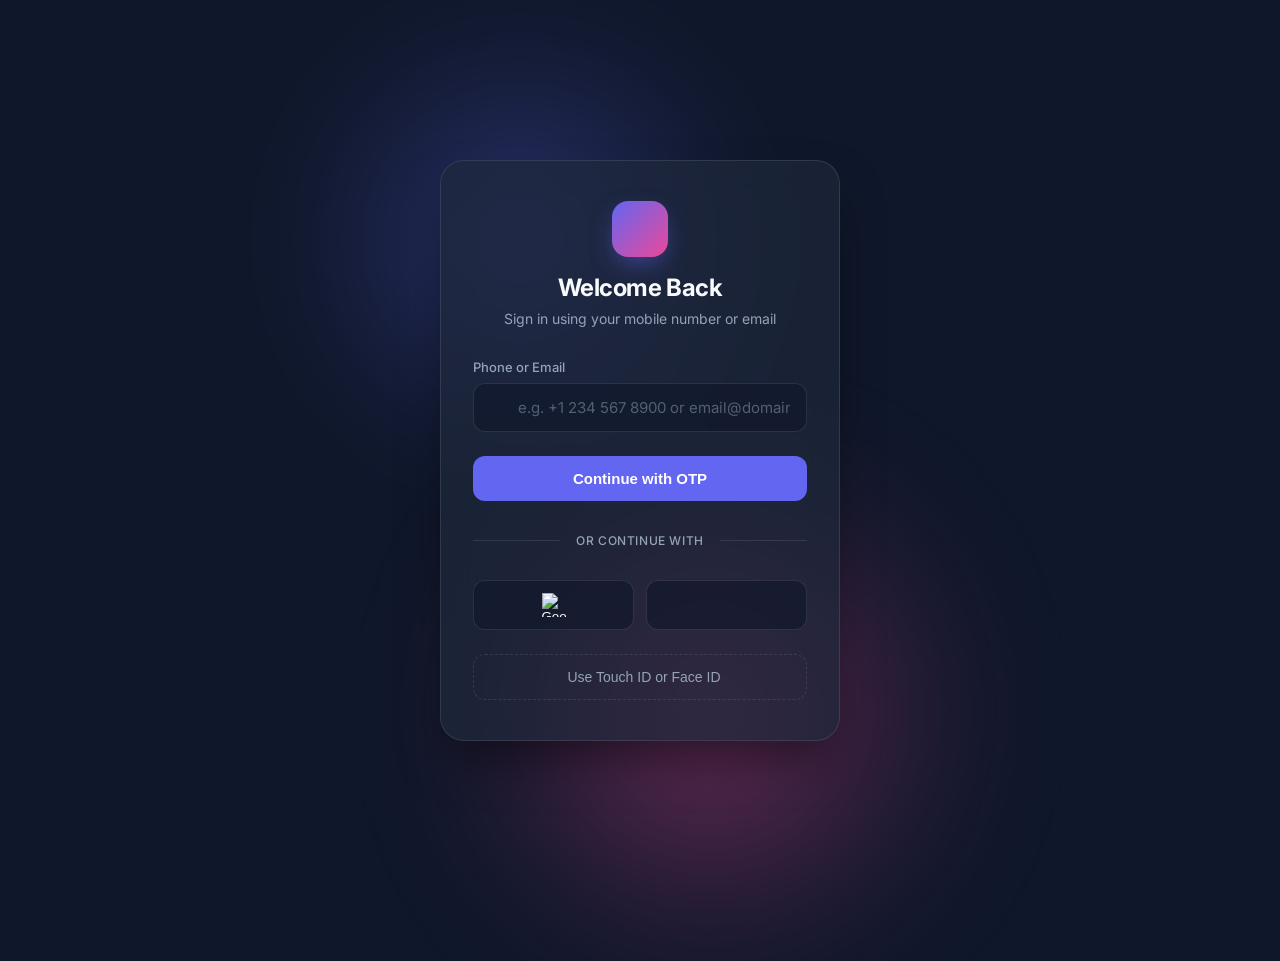
==== index.html @ 6831bce0 "Initial commit: OTP Login UI with Firebase Auth" ====
<!DOCTYPE html>
<html lang="en">
<head>
    <meta charset="UTF-8">
    <meta name="viewport" content="width=device-width, initial-scale=1.0">
    <title>Simplify Login - OTP & Biometric Authentication</title>
    <!-- Use a modern, beautiful font like Inter -->
    <link rel="preconnect" href="https://fonts.googleapis.com">
    <link rel="preconnect" href="https://fonts.gstatic.com" crossorigin>
    <link href="https://fonts.googleapis.com/css2?family=Inter:wght@400;500;600;700&display=swap" rel="stylesheet">
    <!-- Include Remix Icons for sleek, consistent SVGs -->
    <link href="https://cdn.jsdelivr.net/npm/remixicon@3.5.0/fonts/remixicon.css" rel="stylesheet">
    <link rel="stylesheet" href="styles.css">
    
    <!-- Firebase SDKs -->
    <script type="module" src="https://www.gstatic.com/firebasejs/10.9.0/firebase-app.js"></script>
    <script type="module" src="https://www.gstatic.com/firebasejs/10.9.0/firebase-auth.js"></script>
</head>
<body>
    <div class="app-container">
        <!-- Floating decorative shapes in background -->
        <div class="bg-shape shape-1"></div>
        <div class="bg-shape shape-2"></div>
        
        <main class="login-card">
            <div class="brand-header">
                <div class="logo">
                    <i class="ri-shield-keyhole-fill"></i>
                </div>
                <h1>Welcome Back</h1>
                <p id="step-description">Sign in using your mobile number or email</p>
            </div>

            <!-- STEP 1: Phone / Email Input -->
            <div class="form-step active" id="step-input">
                <form id="contact-form">
                    <div class="input-group">
                        <label for="contact-input">Phone or Email</label>
                        <div class="input-wrapper">
                            <i class="ri-user-line input-icon"></i>
                            <input 
                                type="text" 
                                id="contact-input" 
                                placeholder="e.g. +1 234 567 8900 or email@domain.com"
                                autocomplete="username"
                                required
                            >
                        </div>
                    </div>
                    
                    <button type="submit" class="btn-primary" id="btn-send-otp">
                        <span class="btn-text">Continue with OTP</span>
                        <div class="loader hidden"></div>
                    </button>
                </form>

                <div class="divider">
                    <span>Or continue with</span>
                </div>

                <div class="social-login-grid">
                    <button class="btn-social" onclick="simulateLogin('Google')">
                        <img src="https://cdn.jsdelivr.net/gh/devicons/devicon/icons/google/google-original.svg" alt="Google">
                    </button>
                    <button class="btn-social" onclick="simulateLogin('Apple')">
                        <i class="ri-apple-fill" style="font-size: 24px;"></i>
                    </button>
                </div>

                <button class="btn-biometrics" onclick="simulateLogin('Biometrics')">
                    <i class="ri-fingerprint-line"></i>
                    Use Touch ID or Face ID
                </button>
            </div>

            <!-- STEP 2: OTP Entry (Hidden initially) -->
            <div class="form-step" id="step-otp">
                <button type="button" class="btn-back" id="btn-back">
                    <i class="ri-arrow-left-line"></i>
                    Back
                </button>
                
                <form id="otp-form">
                    <div class="otp-container">
                        <input type="text" class="otp-input" maxlength="1" pattern="\d" required>
                        <input type="text" class="otp-input" maxlength="1" pattern="\d" required>
                        <input type="text" class="otp-input" maxlength="1" pattern="\d" required>
                        <input type="text" class="otp-input" maxlength="1" pattern="\d" required>
                    </div>
                    
                    <button type="submit" class="btn-primary mt-4" id="btn-verify-otp">
                        <span class="btn-text">Verify & Login</span>
                        <div class="loader hidden"></div>
                    </button>
                </form>

                <div class="resend-container">
                    <p>Didn't receive the code? <button type="button" class="btn-text-only" id="btn-resend">Resend (00:30)</button></p>
                </div>
            </div>

            <!-- Success State -->
            <div class="form-step success-state" id="step-success">
                <div class="success-icon">
                    <i class="ri-check-line"></i>
                </div>
                <h2>Login Successful!</h2>
                <p>Welcome to our store. Redirecting...</p>
            </div>
            
        </main>
    </div>

    <!-- Firebase Recaptcha Container -->
    <div id="recaptcha-container"></div>

    <!-- Toast Notification Container -->
    <div id="toast-container"></div>

    <script type="module" src="script.js"></script>
</body>
</html>
---- styles.css ----
:root {
  --primary-color: #6366f1;
  --primary-hover: #4f46e5;
  --bg-color: #0f172a;
  --card-bg: rgba(30, 41, 59, 0.7);
  --text-main: #f8fafc;
  --text-muted: #94a3b8;
  --border-color: rgba(255, 255, 255, 0.1);
  --input-bg: rgba(15, 23, 42, 0.6);
  --success-color: #10b981;
  --danger-color: #ef4444;
  --font-family: 'Inter', -apple-system, BlinkMacSystemFont, "Segoe UI", Roboto, Helvetica, Arial, sans-serif;
}

* {
  margin: 0;
  padding: 0;
  box-sizing: border-box;
}

body {
  font-family: var(--font-family);
  background-color: var(--bg-color);
  color: var(--text-main);
  min-height: 100vh;
  display: flex;
  align-items: center;
  justify-content: center;
  overflow: hidden;
  position: relative;
}

/* Background animated shapes */
.bg-shape {
  position: absolute;
  border-radius: 50%;
  filter: blur(80px);
  z-index: 0;
  opacity: 0.5;
  animation: float 10s infinite alternate ease-in-out;
}

.shape-1 {
  width: 400px;
  height: 400px;
  background: radial-gradient(circle, #6366f1 0%, transparent 70%);
  top: -100px;
  left: -100px;
}

.shape-2 {
  width: 500px;
  height: 500px;
  background: radial-gradient(circle, #ec4899 0%, transparent 70%);
  bottom: -200px;
  right: -100px;
  animation-delay: -5s;
}

@keyframes float {
  0% { transform: translate(0, 0) scale(1); }
  100% { transform: translate(50px, 50px) scale(1.1); }
}

/* Main Layout */
.app-container {
  width: 100%;
  max-width: 440px;
  padding: 20px;
  position: relative;
  z-index: 1;
}

.login-card {
  background: var(--card-bg);
  backdrop-filter: blur(16px);
  -webkit-backdrop-filter: blur(16px);
  border: 1px solid var(--border-color);
  border-radius: 24px;
  padding: 40px 32px;
  box-shadow: 0 25px 50px -12px rgba(0, 0, 0, 0.5);
  position: relative;
  overflow: hidden;
}

/* Header */
.brand-header {
  text-align: center;
  margin-bottom: 32px;
}

.logo {
  width: 56px;
  height: 56px;
  background: linear-gradient(135deg, var(--primary-color), #ec4899);
  border-radius: 16px;
  display: flex;
  align-items: center;
  justify-content: center;
  margin: 0 auto 16px;
  font-size: 28px;
  color: white;
  box-shadow: 0 10px 25px -5px rgba(99, 102, 241, 0.5);
}

.brand-header h1 {
  font-size: 24px;
  font-weight: 700;
  margin-bottom: 8px;
  letter-spacing: -0.02em;
}

.brand-header p {
  color: var(--text-muted);
  font-size: 14px;
}

/* Form Steps */
.form-step {
  display: none;
  opacity: 0;
  transform: translateX(20px);
  transition: all 0.4s cubic-bezier(0.4, 0, 0.2, 1);
}

.form-step.active {
  display: block;
  opacity: 1;
  transform: translateX(0);
}

.form-step.exit {
  opacity: 0;
  transform: translateX(-20px);
}

/* Inputs */
.input-group {
  margin-bottom: 24px;
}

.input-group label {
  display: block;
  font-size: 13px;
  font-weight: 500;
  color: var(--text-muted);
  margin-bottom: 8px;
}

.input-wrapper {
  position: relative;
}

.input-icon {
  position: absolute;
  left: 16px;
  top: 50%;
  transform: translateY(-50%);
  color: var(--text-muted);
  font-size: 18px;
  pointer-events: none;
}

input[type="text"] {
  width: 100%;
  background: var(--input-bg);
  border: 1px solid var(--border-color);
  border-radius: 12px;
  padding: 14px 16px 14px 44px;
  color: var(--text-main);
  font-size: 15px;
  font-family: inherit;
  transition: all 0.2s ease;
}

input[type="text"]:focus {
  outline: none;
  border-color: var(--primary-color);
  box-shadow: 0 0 0 3px rgba(99, 102, 241, 0.2);
}

input[type="text"]::placeholder {
  color: rgba(148, 163, 184, 0.5);
}

/* Buttons */
.btn-primary {
  width: 100%;
  background: var(--primary-color);
  color: white;
  border: none;
  border-radius: 12px;
  padding: 14px;
  font-size: 15px;
  font-weight: 600;
  cursor: pointer;
  display: flex;
  align-items: center;
  justify-content: center;
  transition: all 0.2s ease;
  position: relative;
  overflow: hidden;
}

.btn-primary:hover {
  background: var(--primary-hover);
  transform: translateY(-1px);
  box-shadow: 0 10px 20px -10px var(--primary-color);
}

.btn-primary:active {
  transform: translateY(1px);
}

.btn-primary:disabled {
  opacity: 0.7;
  cursor: not-allowed;
  transform: none;
}

.mt-4 {
  margin-top: 24px;
}

/* Divider */
.divider {
  display: flex;
  align-items: center;
  text-align: center;
  margin: 32px 0;
}

.divider::before,
.divider::after {
  content: '';
  flex: 1;
  border-bottom: 1px solid var(--border-color);
}

.divider span {
  padding: 0 16px;
  color: var(--text-muted);
  font-size: 12px;
  font-weight: 500;
  text-transform: uppercase;
  letter-spacing: 0.05em;
}

/* Social Grid */
.social-login-grid {
  display: grid;
  grid-template-columns: repeat(2, 1fr);
  gap: 12px;
  margin-bottom: 24px;
}

.btn-social {
  background: var(--input-bg);
  border: 1px solid var(--border-color);
  border-radius: 12px;
  padding: 12px;
  display: flex;
  align-items: center;
  justify-content: center;
  cursor: pointer;
  transition: all 0.2s ease;
  color: var(--text-main);
}

.btn-social:hover {
  background: rgba(255, 255, 255, 0.1);
  border-color: rgba(255, 255, 255, 0.2);
}

.btn-social img {
  width: 24px;
  height: 24px;
}

/* Biometrics */
.btn-biometrics {
  width: 100%;
  background: transparent;
  border: 1px dashed var(--border-color);
  border-radius: 12px;
  padding: 14px;
  color: var(--text-muted);
  font-size: 14px;
  font-weight: 500;
  cursor: pointer;
  display: flex;
  align-items: center;
  justify-content: center;
  gap: 8px;
  transition: all 0.2s ease;
}

.btn-biometrics i {
  font-size: 20px;
}

.btn-biometrics:hover {
  border-color: var(--primary-color);
  color: var(--primary-color);
  background: rgba(99, 102, 241, 0.05);
}

/* OTP Step Styles */
.btn-back {
  background: transparent;
  border: none;
  color: var(--text-muted);
  font-size: 14px;
  font-weight: 500;
  display: flex;
  align-items: center;
  gap: 6px;
  cursor: pointer;
  padding: 0;
  margin-bottom: 24px;
  transition: color 0.2s;
}

.btn-back:hover {
  color: var(--text-main);
}

.otp-container {
  display: flex;
  justify-content: space-between;
  gap: 12px;
}

.otp-input {
  width: 100%;
  aspect-ratio: 1;
  text-align: center;
  font-size: 24px !important;
  font-weight: 600;
  padding: 0 !important;
  border-radius: 16px !important;
}

.otp-input:focus {
  border-color: var(--primary-color) !important;
  background: rgba(99, 102, 241, 0.1) !important;
}

.resend-container {
  text-align: center;
  margin-top: 24px;
  font-size: 13px;
  color: var(--text-muted);
}

.btn-text-only {
  background: none;
  border: none;
  color: var(--primary-color);
  font-size: inherit;
  font-weight: 600;
  cursor: pointer;
  margin-left: 4px;
}

.btn-text-only:hover {
  color: var(--primary-hover);
  text-decoration: underline;
}

/* Loader */
.loader {
  border: 2px solid rgba(255, 255, 255, 0.2);
  border-left-color: #ffffff;
  border-radius: 50%;
  width: 20px;
  height: 20px;
  animation: spin 1s linear infinite;
  display: inline-block;
  margin-left: 8px;
}

.loader.hidden {
  display: none;
}

@keyframes spin {
  0% { transform: rotate(0deg); }
  100% { transform: rotate(360deg); }
}

/* Success State */
.success-state {
  text-align: center;
  padding: 20px 0;
}

.success-icon {
  width: 80px;
  height: 80px;
  background: rgba(16, 185, 129, 0.1);
  border-radius: 50%;
  display: flex;
  align-items: center;
  justify-content: center;
  margin: 0 auto 24px;
  color: var(--success-color);
  font-size: 40px;
  animation: scaleIn 0.5s cubic-bezier(0.175, 0.885, 0.32, 1.275);
}

.success-state h2 {
  font-size: 24px;
  margin-bottom: 8px;
}

.success-state p {
  color: var(--text-muted);
}

@keyframes scaleIn {
  0% { transform: scale(0); opacity: 0; }
  100% { transform: scale(1); opacity: 1; }
}

/* Toast Notification */
#toast-container {
  position: fixed;
  bottom: 24px;
  left: 50%;
  transform: translateX(-50%);
  z-index: 1000;
  display: flex;
  flex-direction: column;
  gap: 10px;
}

.toast {
  background: var(--card-bg);
  backdrop-filter: blur(10px);
  -webkit-backdrop-filter: blur(10px);
  border: 1px solid var(--border-color);
  color: white;
  padding: 12px 24px;
  border-radius: 12px;
  font-size: 14px;
  font-weight: 500;
  box-shadow: 0 10px 15px -3px rgba(0, 0, 0, 0.3);
  display: flex;
  align-items: center;
  gap: 8px;
  animation: slideUp 0.3s ease forwards;
}

.toast.removing {
  animation: fadeOut 0.3s ease forwards;
}

@keyframes slideUp {
  from { opacity: 0; transform: translateY(20px); }
  to { opacity: 1; transform: translateY(0); }
}

@keyframes fadeOut {
  to { opacity: 0; transform: translateY(-10px); }
}

/* Recaptcha */
#recaptcha-container {
  margin-top: 16px;
  display: flex;
  justify-content: center;
}
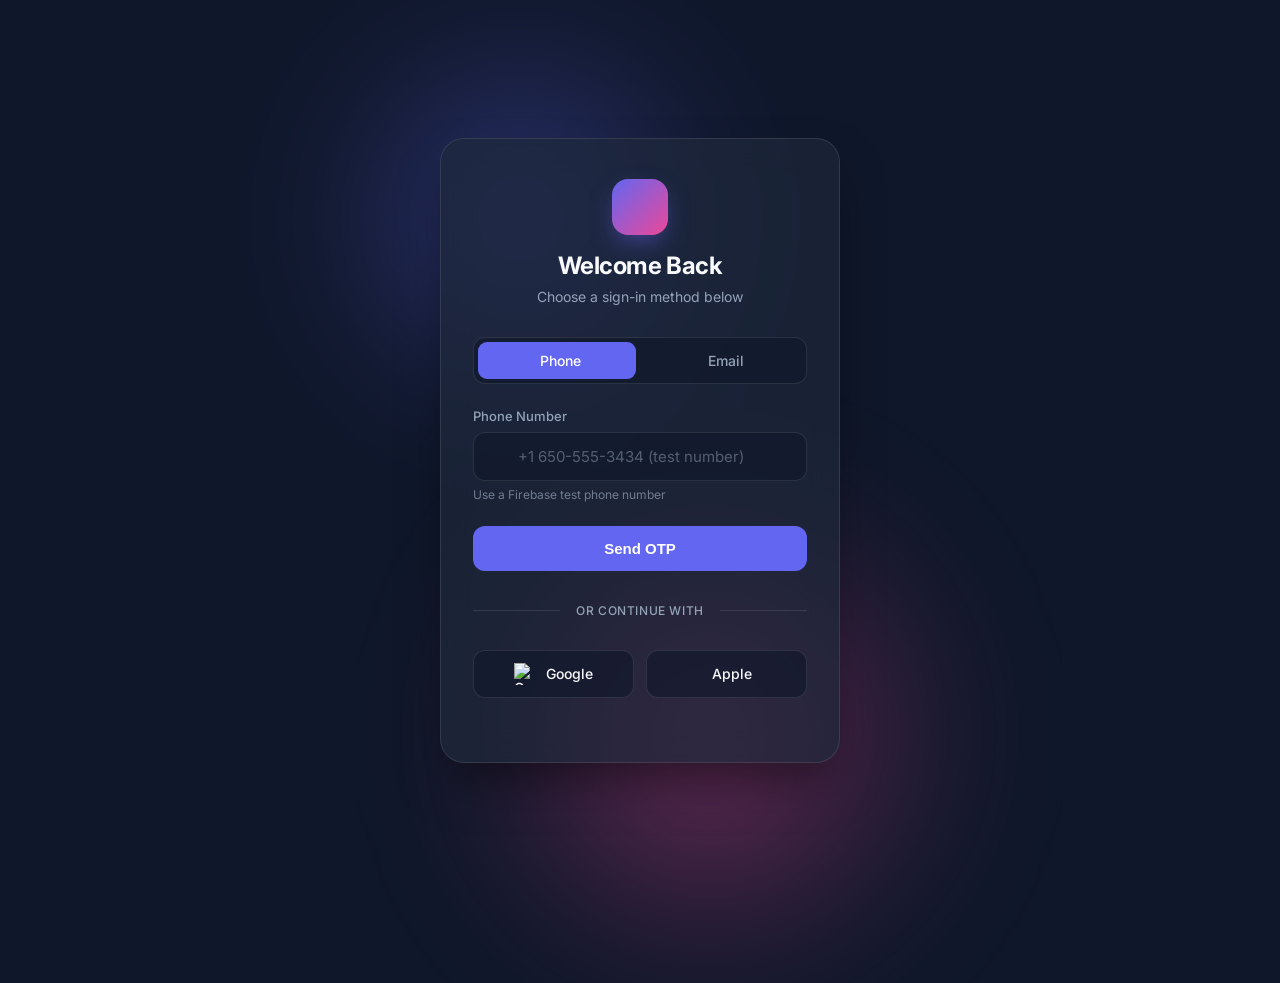
==== commit a399dc3f: "Update: email magic link, test phone OTP, Google login, tab UI" ====
--- a/index.html
+++ b/index.html
@@ -3,111 +3,131 @@
 <head>
     <meta charset="UTF-8">
     <meta name="viewport" content="width=device-width, initial-scale=1.0">
-    <title>Simplify Login - OTP & Biometric Authentication</title>
-    <!-- Use a modern, beautiful font like Inter -->
+    <title>Simplify Login - OTP & Social Authentication</title>
+    <meta name="description" content="Sign in securely using Phone OTP, Email Magic Link, or Google.">
     <link rel="preconnect" href="https://fonts.googleapis.com">
     <link rel="preconnect" href="https://fonts.gstatic.com" crossorigin>
     <link href="https://fonts.googleapis.com/css2?family=Inter:wght@400;500;600;700&display=swap" rel="stylesheet">
-    <!-- Include Remix Icons for sleek, consistent SVGs -->
     <link href="https://cdn.jsdelivr.net/npm/remixicon@3.5.0/fonts/remixicon.css" rel="stylesheet">
     <link rel="stylesheet" href="styles.css">
-    
-    <!-- Firebase SDKs -->
-    <script type="module" src="https://www.gstatic.com/firebasejs/10.9.0/firebase-app.js"></script>
-    <script type="module" src="https://www.gstatic.com/firebasejs/10.9.0/firebase-auth.js"></script>
 </head>
 <body>
     <div class="app-container">
-        <!-- Floating decorative shapes in background -->
         <div class="bg-shape shape-1"></div>
         <div class="bg-shape shape-2"></div>
-        
+
         <main class="login-card">
             <div class="brand-header">
                 <div class="logo">
                     <i class="ri-shield-keyhole-fill"></i>
                 </div>
                 <h1>Welcome Back</h1>
-                <p id="step-description">Sign in using your mobile number or email</p>
+                <p id="step-description">Choose a sign-in method below</p>
             </div>
 
-            <!-- STEP 1: Phone / Email Input -->
+            <!-- STEP 1: Login method selection -->
             <div class="form-step active" id="step-input">
-                <form id="contact-form">
-                    <div class="input-group">
-                        <label for="contact-input">Phone or Email</label>
-                        <div class="input-wrapper">
-                            <i class="ri-user-line input-icon"></i>
-                            <input 
-                                type="text" 
-                                id="contact-input" 
-                                placeholder="e.g. +1 234 567 8900 or email@domain.com"
-                                autocomplete="username"
-                                required
-                            >
-                        </div>
-                    </div>
-                    
-                    <button type="submit" class="btn-primary" id="btn-send-otp">
-                        <span class="btn-text">Continue with OTP</span>
-                        <div class="loader hidden"></div>
+
+                <!-- Tabs: Phone / Email -->
+                <div class="tab-group">
+                    <button class="tab-btn active" id="tab-phone" onclick="switchTab('phone')">
+                        <i class="ri-smartphone-line"></i> Phone
                     </button>
-                </form>
-
-                <div class="divider">
-                    <span>Or continue with</span>
-                </div>
-
-                <div class="social-login-grid">
-                    <button class="btn-social" onclick="simulateLogin('Google')">
-                        <img src="https://cdn.jsdelivr.net/gh/devicons/devicon/icons/google/google-original.svg" alt="Google">
-                    </button>
-                    <button class="btn-social" onclick="simulateLogin('Apple')">
-                        <i class="ri-apple-fill" style="font-size: 24px;"></i>
+                    <button class="tab-btn" id="tab-email" onclick="switchTab('email')">
+                        <i class="ri-mail-line"></i> Email
                     </button>
                 </div>
 
-                <button class="btn-biometrics" onclick="simulateLogin('Biometrics')">
-                    <i class="ri-fingerprint-line"></i>
-                    Use Touch ID or Face ID
-                </button>
+                <!-- Phone Panel -->
+                <div class="tab-panel active" id="panel-phone">
+                    <form id="phone-form">
+                        <div class="input-group">
+                            <label for="phone-input">Phone Number</label>
+                            <div class="input-wrapper">
+                                <i class="ri-smartphone-line input-icon"></i>
+                                <input type="text" id="phone-input" 
+                                    placeholder="+1 650-555-3434 (test number)"
+                                    autocomplete="tel" required>
+                            </div>
+                            <span class="input-hint">Use a Firebase test phone number</span>
+                        </div>
+                        <button type="submit" class="btn-primary" id="btn-send-otp">
+                            <span class="btn-text">Send OTP</span>
+                            <div class="loader hidden"></div>
+                        </button>
+                    </form>
+                </div>
+
+                <!-- Email Panel -->
+                <div class="tab-panel" id="panel-email">
+                    <form id="email-form">
+                        <div class="input-group">
+                            <label for="email-input">Email Address</label>
+                            <div class="input-wrapper">
+                                <i class="ri-mail-line input-icon"></i>
+                                <input type="email" id="email-input"
+                                    placeholder="you@example.com"
+                                    autocomplete="email" required>
+                            </div>
+                        </div>
+                        <button type="submit" class="btn-primary" id="btn-send-link">
+                            <span class="btn-text">Send Magic Link</span>
+                            <div class="loader hidden"></div>
+                        </button>
+                    </form>
+                </div>
+
+                <div class="divider"><span>Or continue with</span></div>
+
+                <div class="social-login-grid">
+                    <button class="btn-social" id="btn-google" onclick="loginWithGoogle()">
+                        <img src="https://cdn.jsdelivr.net/gh/devicons/devicon/icons/google/google-original.svg" alt="Google">
+                        <span>Google</span>
+                    </button>
+                    <button class="btn-social" id="btn-apple" onclick="showToast('Apple Sign-In coming soon', 'info')">
+                        <i class="ri-apple-fill"></i>
+                        <span>Apple</span>
+                    </button>
+                </div>
             </div>
 
-            <!-- STEP 2: OTP Entry (Hidden initially) -->
+            <!-- STEP 2: Phone OTP Entry -->
             <div class="form-step" id="step-otp">
                 <button type="button" class="btn-back" id="btn-back">
-                    <i class="ri-arrow-left-line"></i>
-                    Back
+                    <i class="ri-arrow-left-line"></i> Back
                 </button>
-                
                 <form id="otp-form">
-                    <div class="otp-container">
-                        <input type="text" class="otp-input" maxlength="1" pattern="\d" required>
-                        <input type="text" class="otp-input" maxlength="1" pattern="\d" required>
-                        <input type="text" class="otp-input" maxlength="1" pattern="\d" required>
-                        <input type="text" class="otp-input" maxlength="1" pattern="\d" required>
-                    </div>
-                    
+                    <div class="otp-container" id="otp-container"></div>
                     <button type="submit" class="btn-primary mt-4" id="btn-verify-otp">
                         <span class="btn-text">Verify & Login</span>
                         <div class="loader hidden"></div>
                     </button>
                 </form>
-
                 <div class="resend-container">
-                    <p>Didn't receive the code? <button type="button" class="btn-text-only" id="btn-resend">Resend (00:30)</button></p>
+                    <p>Didn't receive the code? <button type="button" class="btn-text-only" id="btn-resend">Resend (01:00)</button></p>
                 </div>
             </div>
 
+            <!-- STEP 3: Email Sent Confirmation -->
+            <div class="form-step" id="step-email-sent">
+                <div class="email-sent-icon">
+                    <i class="ri-mail-send-line"></i>
+                </div>
+                <h2>Check your inbox!</h2>
+                <p id="email-sent-desc">A magic sign-in link has been sent to your email. Click it to log in instantly — no password needed.</p>
+                <button class="btn-secondary mt-4" onclick="goBackToInput()">
+                    <i class="ri-arrow-left-line"></i> Use a different method
+                </button>
+            </div>
+
             <!-- Success State -->
-            <div class="form-step success-state" id="step-success">
+            <div class="form-step" id="step-success">
                 <div class="success-icon">
                     <i class="ri-check-line"></i>
                 </div>
                 <h2>Login Successful!</h2>
-                <p>Welcome to our store. Redirecting...</p>
+                <p id="success-desc">Welcome! Redirecting...</p>
             </div>
-            
         </main>
     </div>
 
--- a/styles.css
+++ b/styles.css
@@ -161,7 +161,8 @@
   pointer-events: none;
 }
 
-input[type="text"] {
+input[type="text"],
+input[type="email"] {
   width: 100%;
   background: var(--input-bg);
   border: 1px solid var(--border-color);
@@ -173,13 +174,15 @@
   transition: all 0.2s ease;
 }
 
-input[type="text"]:focus {
+input[type="text"]:focus,
+input[type="email"]:focus {
   outline: none;
   border-color: var(--primary-color);
   box-shadow: 0 0 0 3px rgba(99, 102, 241, 0.2);
 }
 
-input[type="text"]::placeholder {
+input[type="text"]::placeholder,
+input[type="email"]::placeholder {
   color: rgba(148, 163, 184, 0.5);
 }
 
@@ -258,13 +261,17 @@
   background: var(--input-bg);
   border: 1px solid var(--border-color);
   border-radius: 12px;
-  padding: 12px;
-  display: flex;
-  align-items: center;
-  justify-content: center;
+  padding: 12px 16px;
+  display: flex;
+  align-items: center;
+  justify-content: center;
+  gap: 10px;
   cursor: pointer;
   transition: all 0.2s ease;
   color: var(--text-main);
+  font-size: 14px;
+  font-weight: 500;
+  font-family: inherit;
 }
 
 .btn-social:hover {
@@ -273,17 +280,31 @@
 }
 
 .btn-social img {
-  width: 24px;
-  height: 24px;
-}
-
-/* Biometrics */
-.btn-biometrics {
-  width: 100%;
+  width: 22px;
+  height: 22px;
+}
+
+.btn-social i {
+  font-size: 22px;
+}
+
+/* Tab Group */
+.tab-group {
+  display: flex;
+  gap: 8px;
+  background: var(--input-bg);
+  border: 1px solid var(--border-color);
+  border-radius: 12px;
+  padding: 4px;
+  margin-bottom: 24px;
+}
+
+.tab-btn {
+  flex: 1;
   background: transparent;
-  border: 1px dashed var(--border-color);
-  border-radius: 12px;
-  padding: 14px;
+  border: none;
+  border-radius: 9px;
+  padding: 10px;
   color: var(--text-muted);
   font-size: 14px;
   font-weight: 500;
@@ -291,18 +312,31 @@
   display: flex;
   align-items: center;
   justify-content: center;
-  gap: 8px;
+  gap: 6px;
   transition: all 0.2s ease;
-}
-
-.btn-biometrics i {
-  font-size: 20px;
-}
-
-.btn-biometrics:hover {
-  border-color: var(--primary-color);
-  color: var(--primary-color);
-  background: rgba(99, 102, 241, 0.05);
+  font-family: inherit;
+}
+
+.tab-btn.active {
+  background: var(--primary-color);
+  color: white;
+}
+
+/* Tab Panels */
+.tab-panel {
+  display: none;
+}
+.tab-panel.active {
+  display: block;
+}
+
+/* Input hint */
+.input-hint {
+  display: block;
+  margin-top: 6px;
+  font-size: 12px;
+  color: var(--text-muted);
+  opacity: 0.7;
 }
 
 /* OTP Step Styles */
@@ -423,6 +457,63 @@
   100% { transform: scale(1); opacity: 1; }
 }
 
+/* Email Sent State */
+.email-sent-icon {
+  width: 80px;
+  height: 80px;
+  background: rgba(99, 102, 241, 0.1);
+  border-radius: 50%;
+  display: flex;
+  align-items: center;
+  justify-content: center;
+  margin: 0 auto 24px;
+  color: var(--primary-color);
+  font-size: 40px;
+  animation: scaleIn 0.5s cubic-bezier(0.175, 0.885, 0.32, 1.275);
+}
+
+#step-email-sent,
+#step-success {
+  text-align: center;
+  padding: 20px 0;
+}
+
+#step-email-sent h2,
+#step-success h2 {
+  font-size: 22px;
+  font-weight: 700;
+  margin-bottom: 12px;
+}
+
+#step-email-sent p,
+#step-success p {
+  color: var(--text-muted);
+  font-size: 14px;
+  line-height: 1.6;
+}
+
+/* Secondary Button */
+.btn-secondary {
+  background: transparent;
+  border: 1px solid var(--border-color);
+  border-radius: 12px;
+  padding: 12px 20px;
+  color: var(--text-muted);
+  font-size: 14px;
+  font-weight: 500;
+  cursor: pointer;
+  display: inline-flex;
+  align-items: center;
+  gap: 6px;
+  transition: all 0.2s ease;
+  font-family: inherit;
+}
+
+.btn-secondary:hover {
+  border-color: var(--primary-color);
+  color: var(--primary-color);
+}
+
 /* Toast Notification */
 #toast-container {
   position: fixed;
